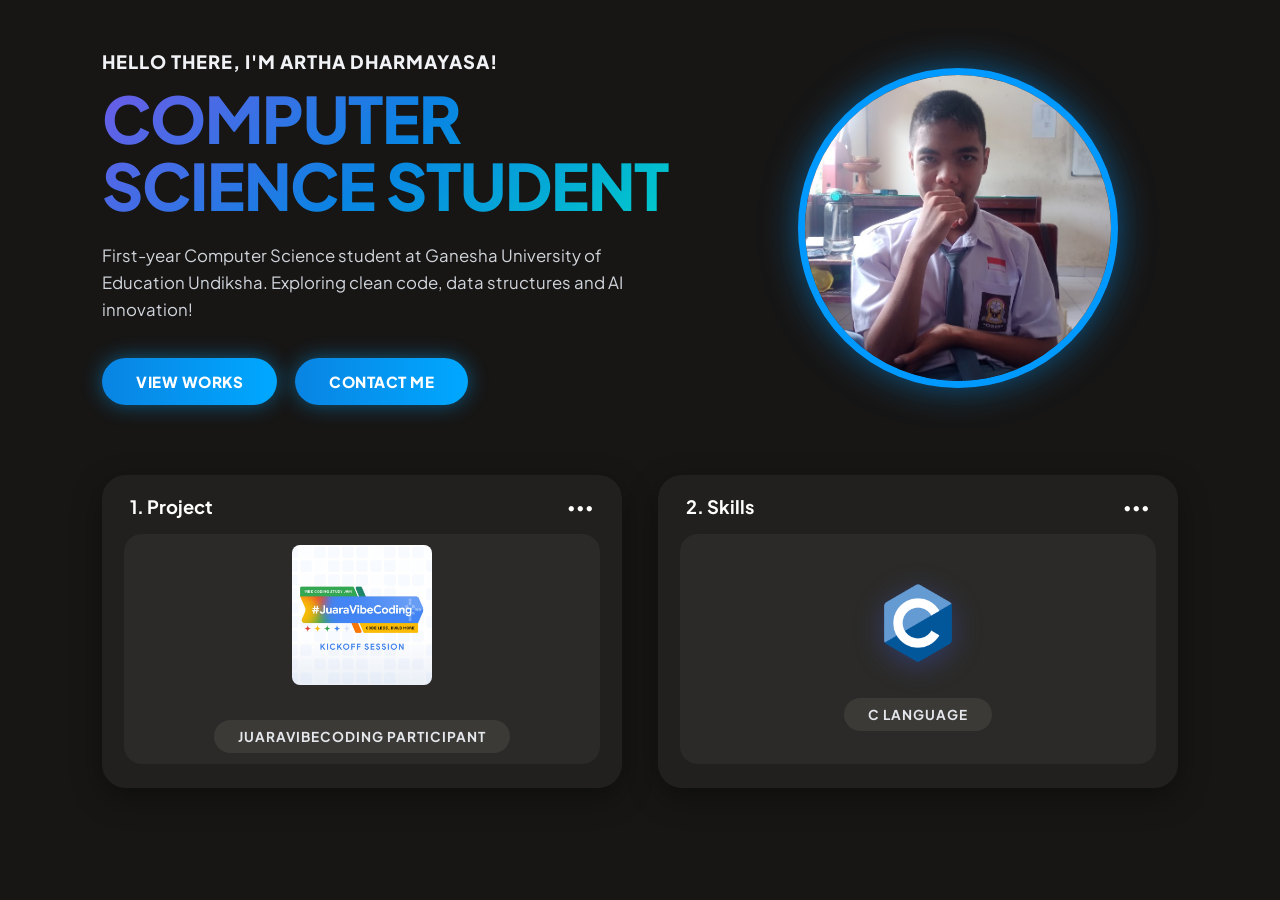
==== page/artha.html @ bf06a8e4 "feat: perbarui halaman profil artha" ====
<!DOCTYPE html>
<html lang="id">
<head>
  <meta charset="UTF-8">
  <meta name="viewport" content="width=device-width, initial-scale=1.0">
  <title>Profil - Artha Dharmayasa</title>
  <!-- Path CSS ke artha.css -->
  <link rel="stylesheet" href="../css/artha.css">
  <link href="https://fonts.googleapis.com/css2?family=Plus+Jakarta+Sans:wght@400;600;700;800;900&display=swap" rel="stylesheet">
</head>
<body>

  <!-- Bagian Hero Atas -->
  <header class="profile-hero">
    <div class="hero-content">
      <h3 class="greeting">HELLO THERE, I'M ARTHA DHARMAYASA!</h3>
      <h1 class="headline">COMPUTER<br>SCIENCE STUDENT</h1>
      <p class="bio">
        First-year Computer Science student at Ganesha University of Education Undiksha. 
        Exploring clean code, data structures and AI innovation!
      </p>
      
      <!-- Tombol Aksi -->
      <div class="hero-actions">
        <a href="#projects" class="btn btn-glow">VIEW WORKS</a>
        <a href="javascript:void(0)" id="btn-contact" class="btn btn-glow">CONTACT ME</a>
      </div>
    </div>

    <!-- Foto Profil dengan Bingkai Neon -->
    <div class="hero-avatar">
      <div class="avatar-ring">
        <img src="../asset/Foto-Profil.jpg" alt="Foto Profil Artha">
      </div>
    </div>
  </header>

  <!-- Modal / Pop-Up Kontak -->
  <div id="contact-modal" class="modal-overlay">
    <div class="modal-card">
      <div class="modal-header">
        <h3>CONTACT ME SOON!</h3>
        <button id="btn-close-modal" class="close-btn">&times;</button>
      </div>
      <div class="modal-body">
        <a href="mailto:bagus.kade.artha@student.undiksha.ac.id" class="contact-item">
          <div>
            <strong>Email Student</strong>
            <p>bagus.kade.artha@student.undiksha.ac.id</p>
          </div>
        </a>
        <a href="https://github.com/rhinzzukie" target="_blank" rel="noopener noreferrer" class="contact-item">
          <div>
            <strong>GitHub</strong>
            <p>github.com/rhinzzukie</p>
          </div>
        </a>
      </div>
    </div>
  </div>

  <!-- Bagian Kartu (Project & Skills) -->
  <main class="cards-grid">
    <!-- Kartu Proyek -->
    <section class="card" id="projects">
      <div class="card-header">
        <span class="card-title">1. Project</span>
        <span class="more-dots" aria-hidden="true">•••</span>
      </div>
      <div class="card-preview skill-display">
        <div class="project-logo-wrap">
          <img src="../asset/logo-vibecoding.webp" alt="Logo Juara Vibe Coding" style="width: 140px; height: auto; border-radius: 8px; object-fit: contain; display: block;">
        </div>
        <div class="skill-tag" style="margin-top: 15px;">JUARAVIBECODING PARTICIPANT</div>
      </div>
    </section>

    <!-- Kartu Skills -->
    <section class="card" id="skills">
      <div class="card-header">
        <span class="card-title">2. Skills</span>
        <span class="more-dots" aria-hidden="true">•••</span>
      </div>
      <div class="card-preview skill-display">
        <div class="c-logo-wrap">
          <img src="../asset/Logo-C.png" alt="Logo Bahasa C" style="width: 80px; height: 80px; object-fit: contain; display: block; margin: 0 auto;">
        </div>
        <div class="skill-tag">C LANGUAGE</div>
      </div>
    </section>
  </main>

  <!-- Script Interaktivitas -->
  <script src="../js/artha.js"></script>
</body>
</html>
---- css/artha.css ----
* {
  margin: 0;
  padding: 0;
  box-sizing: border-box;
  font-family: 'Plus Jakarta Sans', sans-serif;
}

body {
  background-color: #171615; /* Latar gelap pekat sesuai referensi */
  color: #ffffff;
  padding: 50px 8% 80px;
  min-height: 100vh;
}

/* ==================== HERO SECTION ==================== */
.profile-hero {
  display: flex;
  align-items: center;
  justify-content: space-between;
  gap: 50px;
  margin-bottom: 70px;
}

.hero-content {
  flex: 1.2;
}

.greeting {
  font-size: 1.15rem;
  letter-spacing: 1px;
  font-weight: 800;
  color: #f1f2f6;
  margin-bottom: 12px;
}

/* Tipografi Judul Besar Bergaya Gradien */
.headline {
  font-size: 4rem;
  line-height: 1.05;
  font-weight: 900;
  letter-spacing: -1px;
  background: linear-gradient(135deg, #6c5ce7 0%, #0984e3 50%, #00cec9 100%);
  background-clip: text;
  -webkit-text-fill-color: transparent;
  margin-bottom: 24px;
}

.bio {
  color: #d1d5db;
  font-size: 1.05rem;
  line-height: 1.6;
  max-width: 540px;
  margin-bottom: 34px;
}

/* Tombol Aksi Kapsul Berpendar */
.hero-actions {
  display: flex;
  gap: 18px;
}

.btn {
  display: inline-block;
  text-decoration: none;
  font-size: 0.95rem;
  font-weight: 800;
  letter-spacing: 0.5px;
  padding: 14px 34px;
  border-radius: 40px;
  color: #ffffff;
  transition: transform 0.25s ease, box-shadow 0.25s ease;
}

.btn-glow {
  background: linear-gradient(90deg, #0984e3, #00a8ff);
  box-shadow: 0 0 20px rgba(0, 168, 255, 0.45);
}

.btn-glow:hover {
  transform: translateY(-3px);
  box-shadow: 0 0 30px rgba(0, 168, 255, 0.75);
}

/* Foto Profil Bundar dengan Cincin Neon Biru Tebal */
.hero-avatar {
  flex: 0.9;
  display: flex;
  justify-content: center;
}

.avatar-ring {
  width: 320px;
  height: 320px;
  border-radius: 50%;
  border: 7px solid #0099ff;
  box-shadow: 0 0 35px rgba(0, 153, 255, 0.5);
  overflow: hidden;
  display: flex;
  align-items: center;
  justify-content: center;
  background-color: #222;
}

.avatar-ring img {
  width: 100%;
  height: 100%;
  object-fit: cover;
  display: block;
}

/* ==================== KARTU SECTION ==================== */
.cards-grid {
  display: grid;
  grid-template-columns: repeat(auto-fit, minmax(360px, 1fr));
  gap: 36px;
}

.card {
  background-color: #21201e;
  border-radius: 24px;
  padding: 20px 22px 24px;
  box-shadow: 0 10px 30px rgba(0, 0, 0, 0.35);
}

.card-header {
  display: flex;
  justify-content: space-between;
  align-items: center;
  margin-bottom: 16px;
  padding: 0 6px;
}

.card-title {
  font-size: 1.15rem;
  font-weight: 700;
  color: #ffffff;
}

.more-btn {
  background: none;
  border: none;
  color: #8b92a5;
  font-size: 1.2rem;
  cursor: pointer;
  letter-spacing: 2px;
}

/* Kotak Preview di Dalam Kartu */
.card-preview {
  background-color: #2b2a28;
  border-radius: 18px;
  min-height: 230px;
  display: flex;
  align-items: center;
  justify-content: center;
  position: relative;
  overflow: hidden;
}

/* Desain Banner Proyek */
.project-banner {
  width: 100%;
  height: 100%;
  background: linear-gradient(145deg, #181926, #0e111a);
  padding: 24px;
  display: flex;
  flex-direction: column;
  justify-content: space-between;
}

.tag-headline {
  font-size: 0.95rem;
  font-weight: 700;
  color: #ff9f43;
  line-height: 1.4;
  display: block;
  max-width: 280px;
}

.project-badge {
  background: rgba(0, 0, 0, 0.6);
  border-radius: 10px;
  padding: 10px 14px;
  width: fit-content;
}

.project-badge strong {
  display: block;
  font-size: 0.95rem;
  letter-spacing: 1px;
}

.project-badge span {
  font-size: 0.8rem;
  color: #a4b0be;
}

/* Desain Logo Skill C */
.skill-display {
  flex-direction: column;
  gap: 20px;
}

.c-logo-wrap {
  width: 110px;
  height: 110px;
  display: flex;
  align-items: center;
  justify-content: center;
  filter: drop-shadow(0 6px 14px rgba(63, 81, 181, 0.45));
}

.hexagon-svg {
  width: 100%;
  height: 100%;
}

.skill-tag {
  background-color: #3b3a37;
  color: #e4e7eb;
  padding: 8px 24px;
  border-radius: 20px;
  font-size: 0.85rem;
  font-weight: 700;
  letter-spacing: 1px;
}

/* Latar Belakang Gelap / Backdrop Modal */
.modal-overlay {
  display: none; /* Tersembunyi saat awal */
  position: fixed;
  inset: 0;
  background-color: rgba(0, 0, 0, 0.7);
  backdrop-filter: blur(5px);
  justify-content: center;
  align-items: center;
  z-index: 999;
}

/* Kotak Konten Pop-Up */
.modal-card {
  background: #1e1e1e;
  border: 1px solid rgba(255, 255, 255, 0.15);
  border-radius: 16px;
  width: 90%;
  max-width: 420px;
  padding: 24px;
  box-shadow: 0 10px 30px rgba(0, 0, 0, 0.5);
  color: #ffffff;
}

.modal-header {
  display: flex;
  justify-content: space-between;
  align-items: center;
  margin-bottom: 20px;
}

.modal-header h3 {
  margin: 0;
  font-size: 1.25rem;
}

.close-btn {
  background: none;
  border: none;
  color: #aaa;
  font-size: 1.5rem;
  cursor: pointer;
}

.close-btn:hover {
  color: #fff;
}

/* Item Tautan Kontak */
.contact-item {
  display: flex;
  align-items: center;
  gap: 15px;
  padding: 12px 16px;
  background: rgba(255, 255, 255, 0.05);
  border-radius: 10px;
  text-decoration: none;
  color: inherit;
  margin-bottom: 12px;
  transition: background 0.2s ease, transform 0.2s ease;
}

.contact-item:hover {
  background: rgba(255, 255, 255, 0.12);
  transform: translateY(-2px);
}

.contact-item p {
  margin: 2px 0 0 0;
  font-size: 0.85rem;
  color: #94a3b8;
}

.contact-icon {
  font-size: 1.6rem;
}

/* Kondisi Saat Modal Aktif */
.modal-overlay.active {
  display: flex;
}

/* ==================== RESPONSIF ==================== */
@media (max-width: 900px) {
  .profile-hero {
    flex-direction: column-reverse;
    text-align: center;
    gap: 36px;
  }

  .headline {
    font-size: 2.8rem;
  }

  .bio {
    margin: 0 auto 28px;
  }

  .hero-actions {
    justify-content: center;
  }

  .avatar-ring {
    width: 240px;
    height: 240px;
  }
}
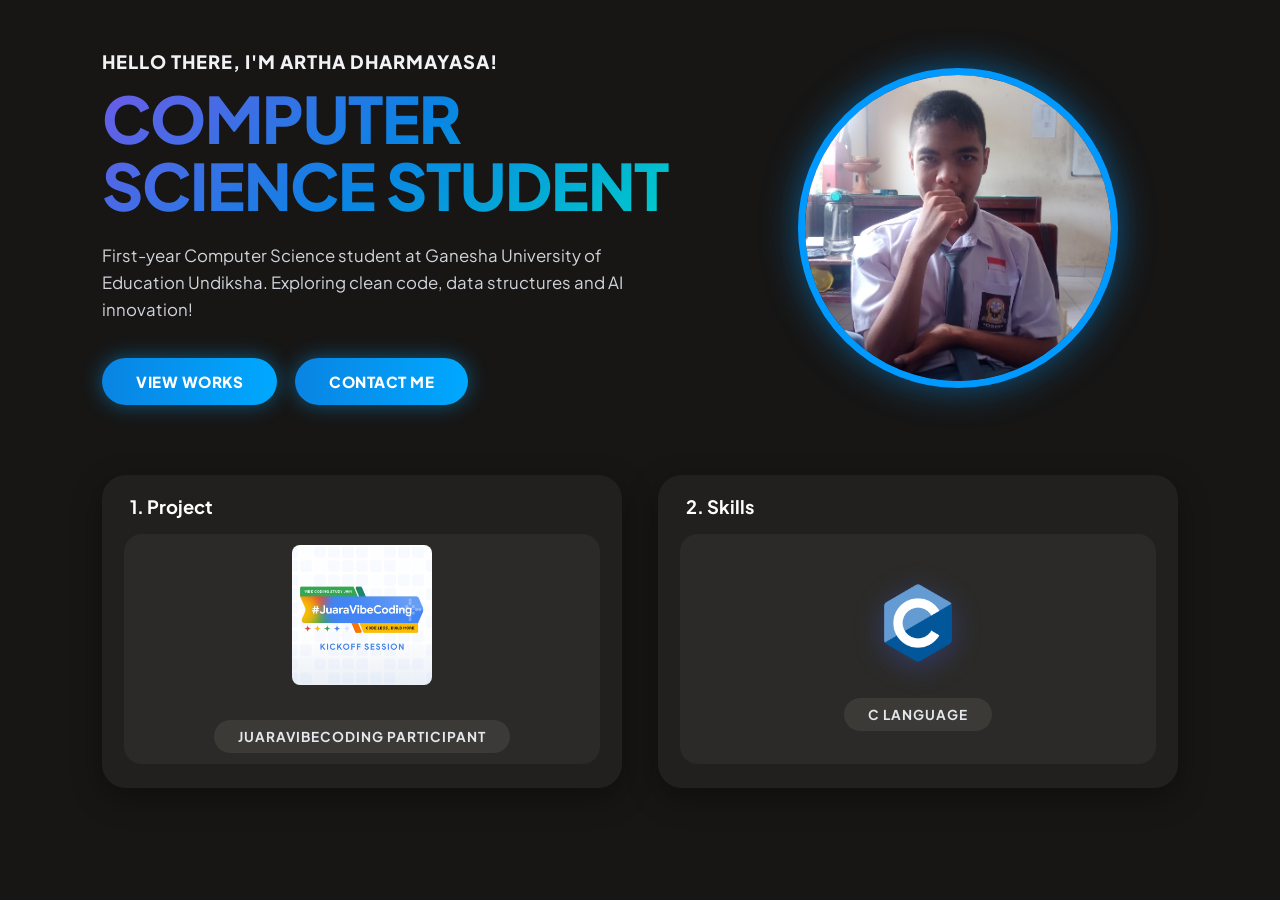
==== commit 620b0e3b: "Memperbarui halaman profil" ====
--- a/page/artha.html
+++ b/page/artha.html
@@ -65,7 +65,6 @@
     <section class="card" id="projects">
       <div class="card-header">
         <span class="card-title">1. Project</span>
-        <span class="more-dots" aria-hidden="true">•••</span>
       </div>
       <div class="card-preview skill-display">
         <div class="project-logo-wrap">
@@ -79,7 +78,6 @@
     <section class="card" id="skills">
       <div class="card-header">
         <span class="card-title">2. Skills</span>
-        <span class="more-dots" aria-hidden="true">•••</span>
       </div>
       <div class="card-preview skill-display">
         <div class="c-logo-wrap">
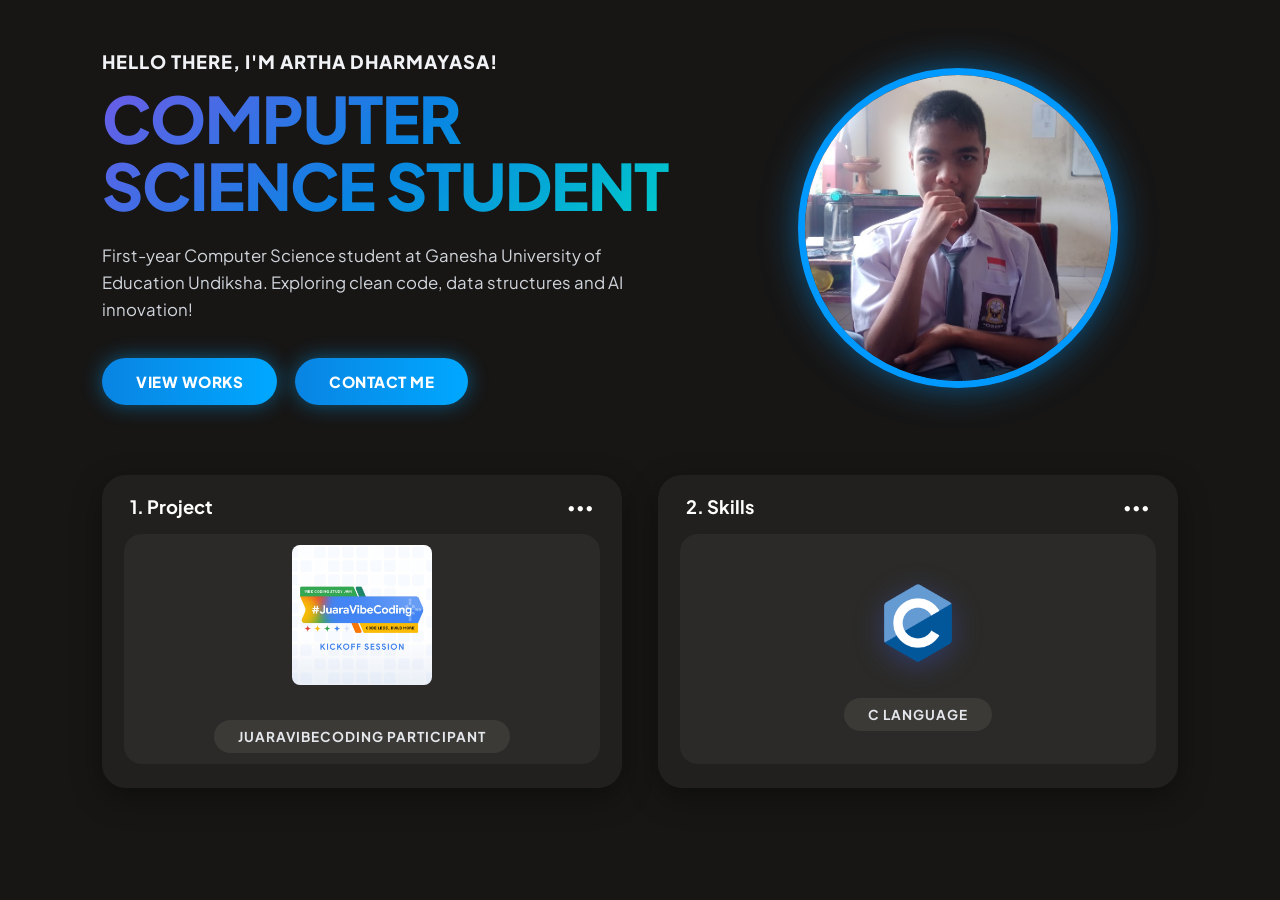
==== commit a28b37ee: "Merge main dan pertahankan style.css" ====
--- a/page/artha.html
+++ b/page/artha.html
@@ -65,6 +65,7 @@
     <section class="card" id="projects">
       <div class="card-header">
         <span class="card-title">1. Project</span>
+        <span class="more-dots" aria-hidden="true">•••</span>
       </div>
       <div class="card-preview skill-display">
         <div class="project-logo-wrap">
@@ -78,6 +79,7 @@
     <section class="card" id="skills">
       <div class="card-header">
         <span class="card-title">2. Skills</span>
+        <span class="more-dots" aria-hidden="true">•••</span>
       </div>
       <div class="card-preview skill-display">
         <div class="c-logo-wrap">
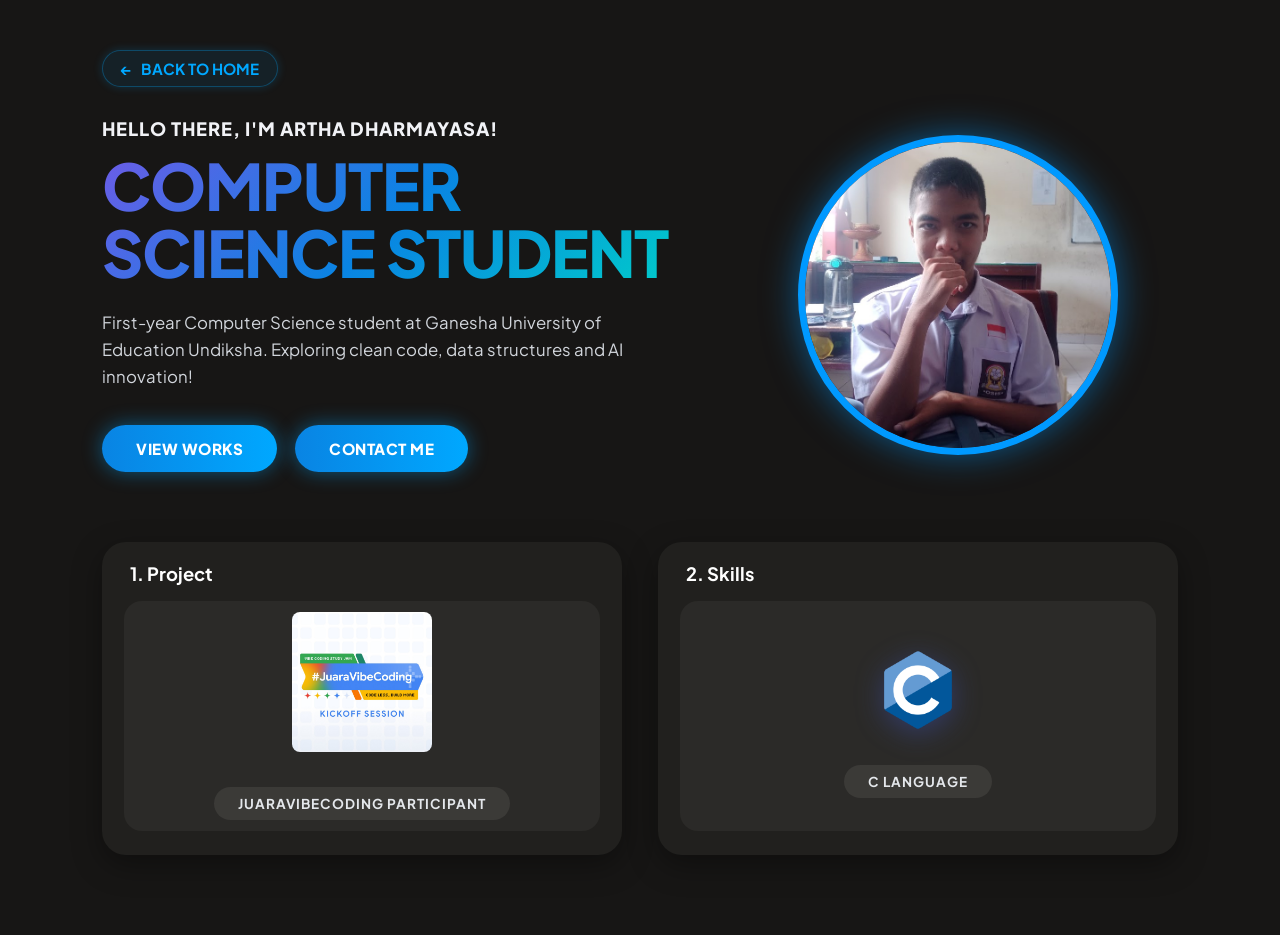
==== commit c355c97e: "feat: tambah tombol kembali" ====
--- a/page/artha.html
+++ b/page/artha.html
@@ -9,6 +9,13 @@
   <link href="https://fonts.googleapis.com/css2?family=Plus+Jakarta+Sans:wght@400;600;700;800;900&display=swap" rel="stylesheet">
 </head>
 <body>
+
+  <!-- Tombol Navigasi Kembali ke Beranda Kelompok -->
+  <nav class="nav-back">
+    <a href="../index.html" class="btn-back">
+      <span>←</span> BACK TO HOME
+    </a>
+  </nav>
 
   <!-- Bagian Hero Atas -->
   <header class="profile-hero">
@@ -65,7 +72,6 @@
     <section class="card" id="projects">
       <div class="card-header">
         <span class="card-title">1. Project</span>
-        <span class="more-dots" aria-hidden="true">•••</span>
       </div>
       <div class="card-preview skill-display">
         <div class="project-logo-wrap">
@@ -79,7 +85,6 @@
     <section class="card" id="skills">
       <div class="card-header">
         <span class="card-title">2. Skills</span>
-        <span class="more-dots" aria-hidden="true">•••</span>
       </div>
       <div class="card-preview skill-display">
         <div class="c-logo-wrap">
--- a/css/artha.css
+++ b/css/artha.css
@@ -108,6 +108,29 @@
   display: block;
 }
 
+/* Navigasi Tombol Kembali - Nuansa Biru */
+.nav-back {
+  margin-bottom: 30px;
+}
+
+.btn-back {
+  display: inline-flex;
+  align-items: center;
+  gap: 8px;
+  color: #00a8ff; /* Teks warna biru cerah */
+  text-decoration: none;
+  font-weight: 700;
+  font-size: 0.95rem;
+  padding: 8px 18px;
+  border-radius: 20px;
+  background: rgba(0, 168, 255, 0.08); /* Latar belakang biru transparan */
+  border: 1px solid rgba(0, 168, 255, 0.3); /* Bingkai biru tipis */
+  box-shadow: 0 0 10px rgba(0, 168, 255, 0.2); /* Efek glow biru samar */
+  transition: all 0.25s ease;
+}
+
+
+
 /* ==================== KARTU SECTION ==================== */
 .cards-grid {
   display: grid;
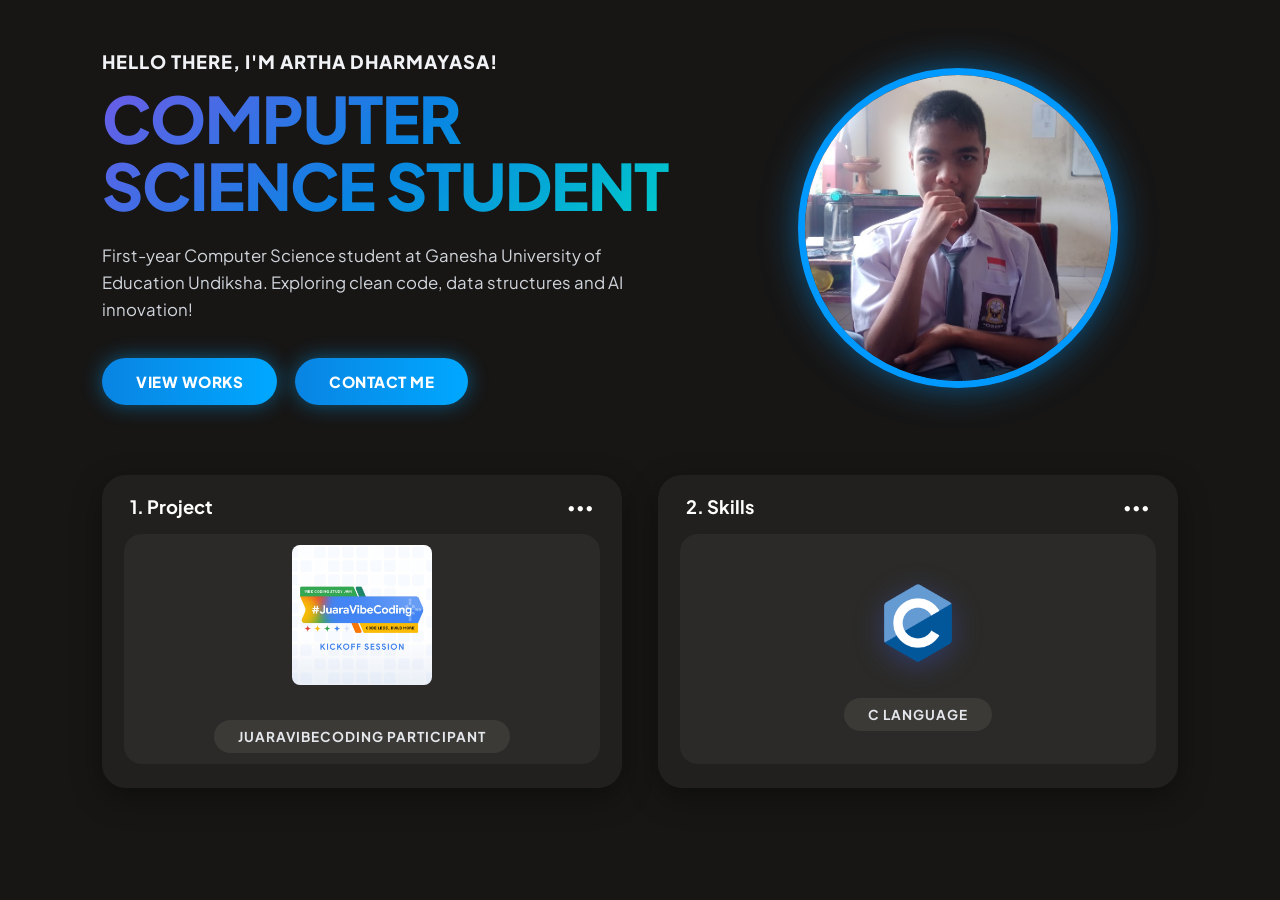
==== commit 0e98eaa0: "Merge origin/main" ====
--- a/page/artha.html
+++ b/page/artha.html
@@ -9,13 +9,6 @@
   <link href="https://fonts.googleapis.com/css2?family=Plus+Jakarta+Sans:wght@400;600;700;800;900&display=swap" rel="stylesheet">
 </head>
 <body>
-
-  <!-- Tombol Navigasi Kembali ke Beranda Kelompok -->
-  <nav class="nav-back">
-    <a href="../index.html" class="btn-back">
-      <span>←</span> BACK TO HOME
-    </a>
-  </nav>
 
   <!-- Bagian Hero Atas -->
   <header class="profile-hero">
@@ -72,6 +65,7 @@
     <section class="card" id="projects">
       <div class="card-header">
         <span class="card-title">1. Project</span>
+        <span class="more-dots" aria-hidden="true">•••</span>
       </div>
       <div class="card-preview skill-display">
         <div class="project-logo-wrap">
@@ -85,6 +79,7 @@
     <section class="card" id="skills">
       <div class="card-header">
         <span class="card-title">2. Skills</span>
+        <span class="more-dots" aria-hidden="true">•••</span>
       </div>
       <div class="card-preview skill-display">
         <div class="c-logo-wrap">
--- a/css/artha.css
+++ b/css/artha.css
@@ -108,29 +108,6 @@
   display: block;
 }
 
-/* Navigasi Tombol Kembali - Nuansa Biru */
-.nav-back {
-  margin-bottom: 30px;
-}
-
-.btn-back {
-  display: inline-flex;
-  align-items: center;
-  gap: 8px;
-  color: #00a8ff; /* Teks warna biru cerah */
-  text-decoration: none;
-  font-weight: 700;
-  font-size: 0.95rem;
-  padding: 8px 18px;
-  border-radius: 20px;
-  background: rgba(0, 168, 255, 0.08); /* Latar belakang biru transparan */
-  border: 1px solid rgba(0, 168, 255, 0.3); /* Bingkai biru tipis */
-  box-shadow: 0 0 10px rgba(0, 168, 255, 0.2); /* Efek glow biru samar */
-  transition: all 0.25s ease;
-}
-
-
-
 /* ==================== KARTU SECTION ==================== */
 .cards-grid {
   display: grid;
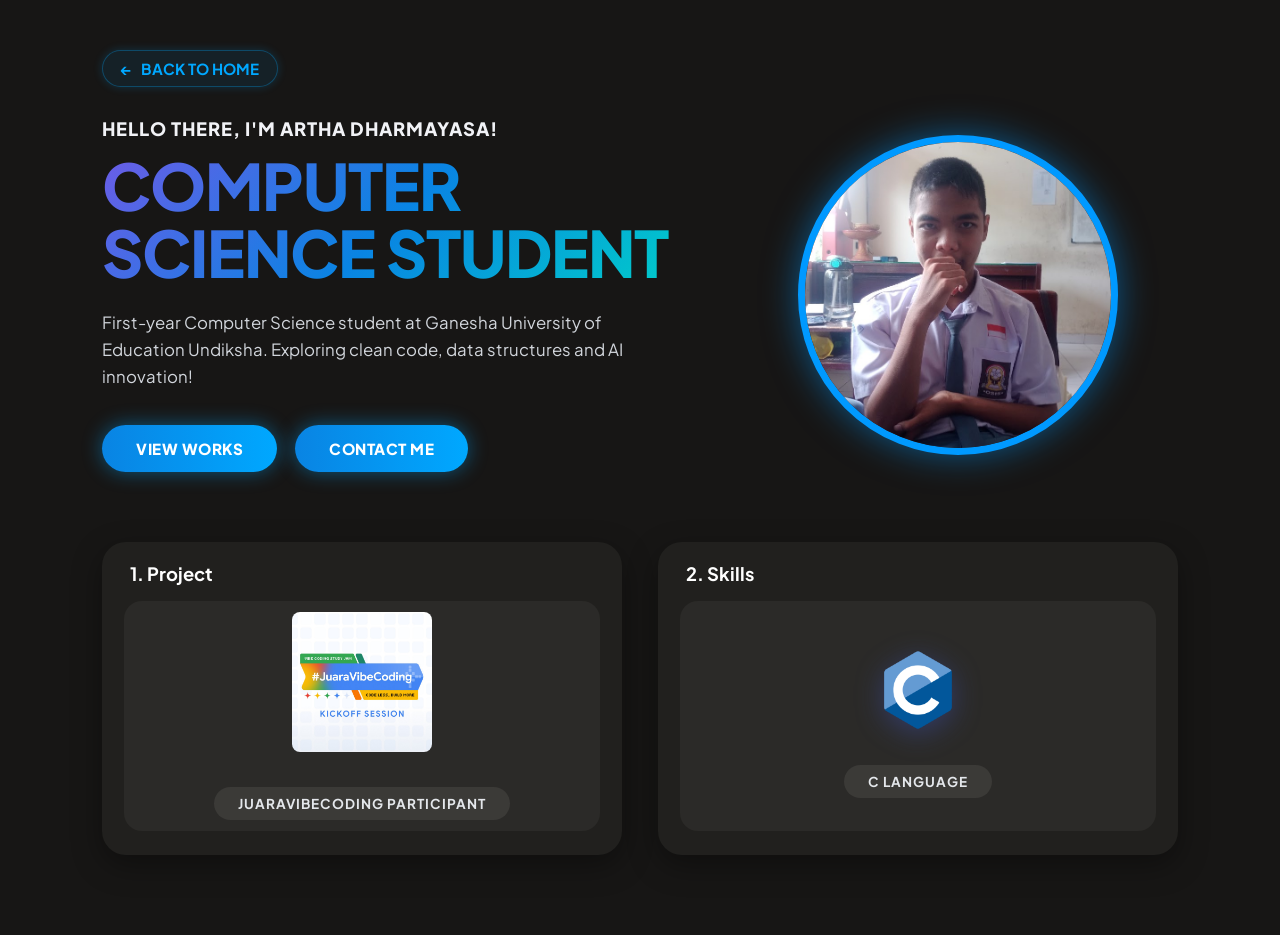
==== commit 44a82c5e: "Merge pull request #4 from Khalisbrian/branch-Gusde "feat: tambah tombol kembali"" ====
--- a/page/artha.html
+++ b/page/artha.html
@@ -9,6 +9,13 @@
   <link href="https://fonts.googleapis.com/css2?family=Plus+Jakarta+Sans:wght@400;600;700;800;900&display=swap" rel="stylesheet">
 </head>
 <body>
+
+  <!-- Tombol Navigasi Kembali ke Beranda Kelompok -->
+  <nav class="nav-back">
+    <a href="../index.html" class="btn-back">
+      <span>←</span> BACK TO HOME
+    </a>
+  </nav>
 
   <!-- Bagian Hero Atas -->
   <header class="profile-hero">
@@ -65,7 +72,6 @@
     <section class="card" id="projects">
       <div class="card-header">
         <span class="card-title">1. Project</span>
-        <span class="more-dots" aria-hidden="true">•••</span>
       </div>
       <div class="card-preview skill-display">
         <div class="project-logo-wrap">
@@ -79,7 +85,6 @@
     <section class="card" id="skills">
       <div class="card-header">
         <span class="card-title">2. Skills</span>
-        <span class="more-dots" aria-hidden="true">•••</span>
       </div>
       <div class="card-preview skill-display">
         <div class="c-logo-wrap">
--- a/css/artha.css
+++ b/css/artha.css
@@ -108,6 +108,29 @@
   display: block;
 }
 
+/* Navigasi Tombol Kembali - Nuansa Biru */
+.nav-back {
+  margin-bottom: 30px;
+}
+
+.btn-back {
+  display: inline-flex;
+  align-items: center;
+  gap: 8px;
+  color: #00a8ff; /* Teks warna biru cerah */
+  text-decoration: none;
+  font-weight: 700;
+  font-size: 0.95rem;
+  padding: 8px 18px;
+  border-radius: 20px;
+  background: rgba(0, 168, 255, 0.08); /* Latar belakang biru transparan */
+  border: 1px solid rgba(0, 168, 255, 0.3); /* Bingkai biru tipis */
+  box-shadow: 0 0 10px rgba(0, 168, 255, 0.2); /* Efek glow biru samar */
+  transition: all 0.25s ease;
+}
+
+
+
 /* ==================== KARTU SECTION ==================== */
 .cards-grid {
   display: grid;
